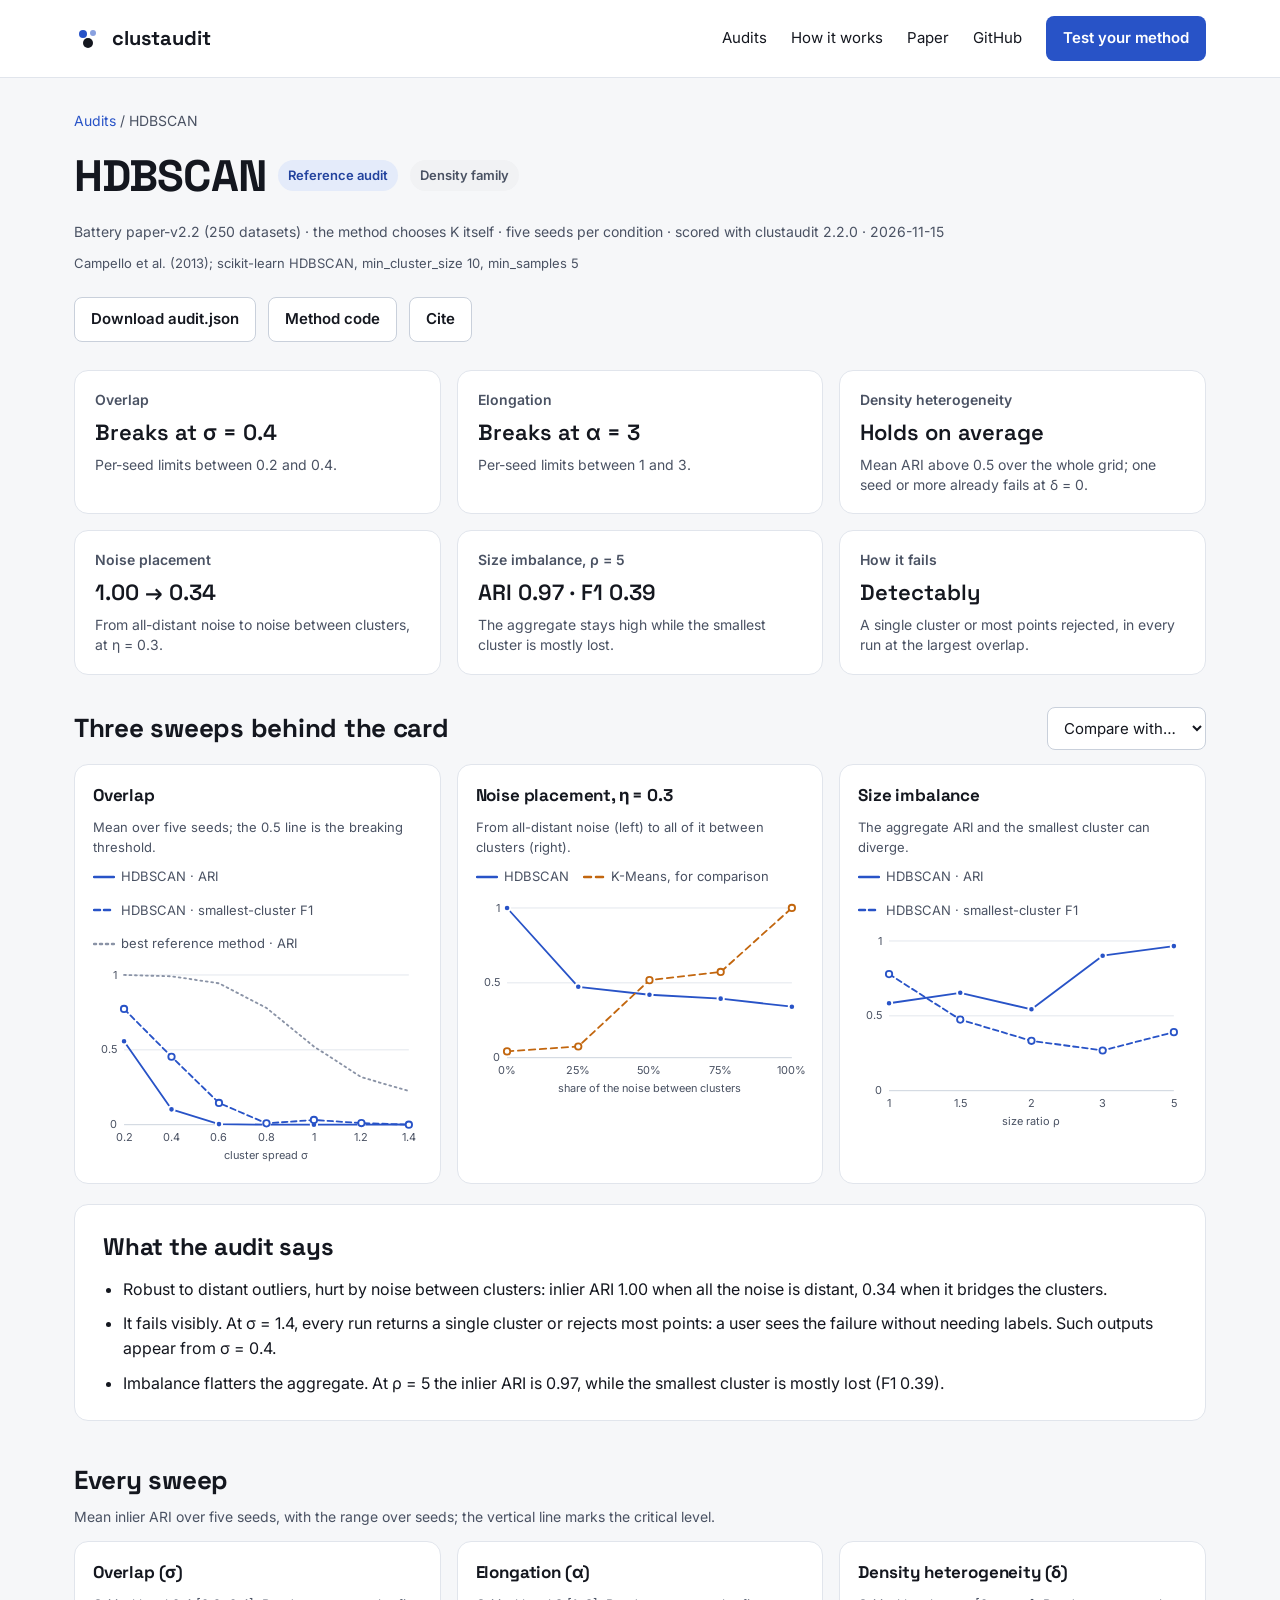
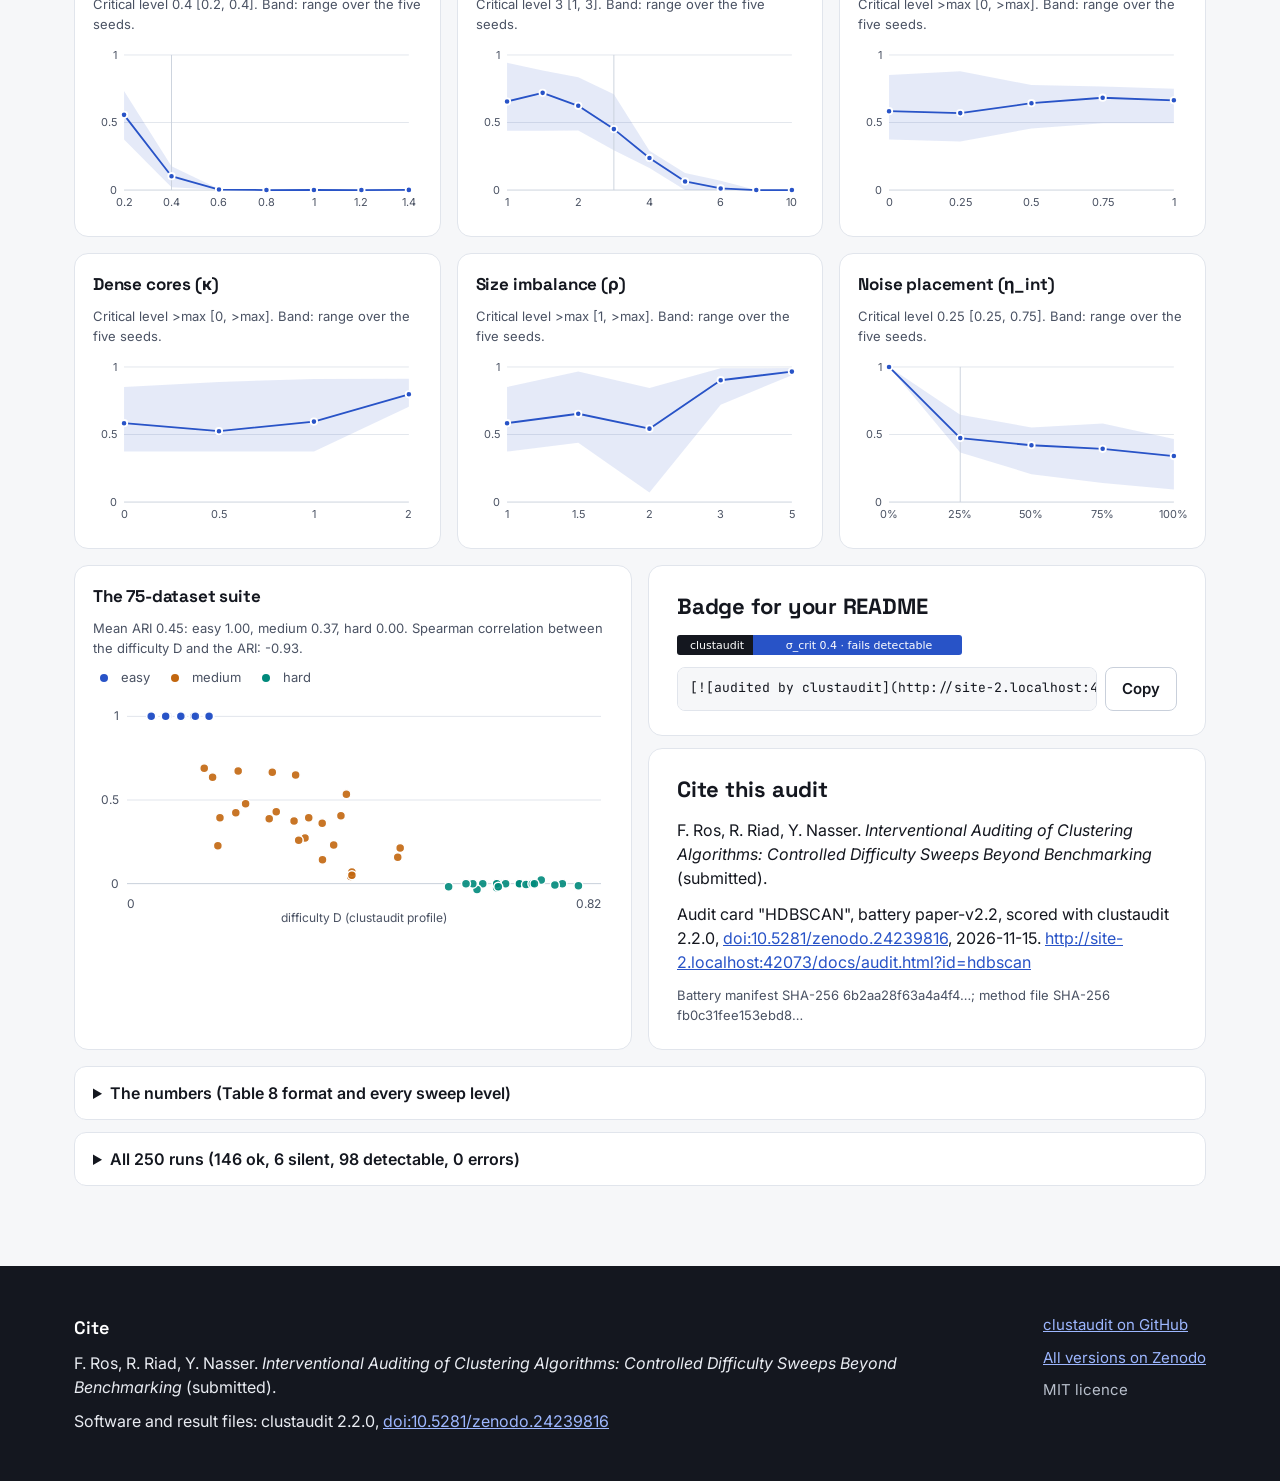
==== docs/audit.html @ 4b53be47 "clustaudit audits: engine, battery paper-v2.2, reference methods, workflows, site in docs/" ====
<!doctype html>
<html lang="en">
<head>
<title>clustaudit · audit card</title>
<meta charset="utf-8">
<meta name="viewport" content="width=device-width, initial-scale=1">
<link rel="preconnect" href="https://fonts.googleapis.com">
<link rel="stylesheet" href="https://fonts.googleapis.com/css2?family=Inter:wght@400;500;600&amp;family=Space+Grotesk:wght@500;600;700&amp;family=JetBrains+Mono:wght@400;500&amp;display=swap">
<link rel="stylesheet" href="assets/app.css">
<link rel="icon" href="data:image/svg+xml,%3Csvg xmlns='http://www.w3.org/2000/svg' viewBox='0 0 28 28'%3E%3Ccircle cx='9' cy='10' r='4' fill='%232853C7'/%3E%3Ccircle cx='19' cy='9' r='3' fill='%232853C7' opacity='.55'/%3E%3Ccircle cx='14' cy='19' r='5' fill='%2314171F'/%3E%3C/svg%3E">
<script src="assets/app.js" defer></script>
</head>
<body data-page="audit">
<header class="site-header">
  <div class="wrap">
    <a class="brand" href="index.html">
      <svg width="28" height="28" viewBox="0 0 28 28" aria-hidden="true"><circle cx="9" cy="10" r="4" fill="#2853C7"/><circle cx="19" cy="9" r="3" fill="#2853C7" opacity="0.55"/><circle cx="14" cy="19" r="5" fill="#14171F"/></svg>
      <span>clustaudit</span>
    </a>
    <nav class="site-nav" aria-label="Main">
      <a href="index.html#gallery">Audits</a>
      <a href="index.html#how">How it works</a>
      <a href="index.html#cite">Paper</a>
      <a href="https://github.com/frederic-ros/clustaudit">GitHub</a>
      <a class="btn btn-primary" href="test.html">Test your method</a>
    </nav>
  </div>
</header>

<main id="audit" class="wrap" style="padding-bottom:24px"><p class="tiny" style="padding-top:32px">Loading the audit…</p></main>
<footer class="site-footer" id="cite">
  <div class="wrap">
    <div class="stack" style="flex:1 1 520px;min-width:0;gap:10px">
      <span class="title">Cite</span>
      <p>F. Ros, R. Riad, Y. Nasser. <em>Interventional Auditing of Clustering Algorithms: Controlled Difficulty Sweeps Beyond Benchmarking</em> (submitted).</p>
      <p>Software and result files: clustaudit 2.2.0, <a href="https://doi.org/10.5281/zenodo.24239816">doi:10.5281/zenodo.24239816</a></p>
    </div>
    <div class="stack" style="gap:10px;font-size:15px">
      <a href="https://github.com/frederic-ros/clustaudit">clustaudit on GitHub</a>
      <a href="https://doi.org/10.5281/zenodo.24239815">All versions on Zenodo</a>
      <span style="color:#B9C0CC">MIT licence</span>
    </div>
  </div>
</footer>

</body>
</html>
---- docs/assets/app.css ----
:root {
  --ink: #14171F; --muted: #4A5263; --faint: #6B7385; --line: #E1E5EC; --line2: #C9D0DB;
  --bg: #F6F7F9; --surface: #FFFFFF; --accent: #2853C7; --accent-dark: #1B3C94;
  --c1: #2853C7; --c2: #C2660E; --c3: #00897B; --c4: #9B4DCA; --ref: #8A93A6;
  --silent-bg: #FDEBD9; --silent-fg: #8A3D00; --detect-bg: #E4EBFA; --detect-fg: #23439E;
  --ok-bg: #E3F1EA; --ok-fg: #1D6B4F; --err-bg: #F1F2F4; --err-fg: #4A5263;
  --display: 'Space Grotesk', Inter, system-ui, sans-serif;
  --mono: 'JetBrains Mono', ui-monospace, SFMono-Regular, Menlo, monospace;
  color-scheme: light;
}
* { box-sizing: border-box; }
[hidden] { display: none !important; }
html { scroll-behavior: smooth; }
body { margin: 0; background: var(--bg); color: var(--ink); font-family: Inter, system-ui, sans-serif; font-size: 16px; line-height: 1.5; }
a { color: var(--accent); }
a:hover { color: var(--accent-dark); }
:focus-visible { outline: 3px solid #9DB7FF; outline-offset: 2px; border-radius: 4px; }
h1, h2, h3 { font-family: var(--display); letter-spacing: -0.01em; margin: 0; }
p { margin: 0; }
code, pre, .mono { font-family: var(--mono); }
.wrap { max-width: 1180px; margin: 0 auto; padding: 0 24px; }
.muted { color: var(--muted); }
.small { font-size: 14px; }
.tiny { font-size: 13px; color: var(--muted); }
.stack { display: flex; flex-direction: column; gap: 12px; }
.row { display: flex; flex-wrap: wrap; gap: 12px; align-items: center; }
.sr-only { position: absolute; width: 1px; height: 1px; overflow: hidden; clip: rect(0 0 0 0); white-space: nowrap; }

/* header and footer */
.site-header { background: var(--surface); border-bottom: 1px solid var(--line); }
.site-header .wrap { padding-top: 16px; padding-bottom: 16px; display: flex; flex-wrap: wrap; align-items: center; justify-content: space-between; gap: 16px; }
.brand { display: flex; align-items: center; gap: 10px; text-decoration: none; color: var(--ink); }
.brand span { font-family: var(--display); font-weight: 700; font-size: 20px; }
.site-nav { display: flex; flex-wrap: wrap; align-items: center; gap: 24px; font-size: 15px; }
.site-nav a { color: var(--ink); text-decoration: none; }
.site-nav a:hover { color: var(--accent); }
.btn { display: inline-flex; align-items: center; gap: 8px; font: inherit; font-weight: 600; font-size: 15px; padding: 10px 16px; border-radius: 8px; border: 1px solid transparent; cursor: pointer; text-decoration: none; }
.btn-primary, .site-nav a.btn-primary { background: var(--accent); color: #fff; }
.btn-primary:hover, .site-nav a.btn-primary:hover { background: var(--accent-dark); color: #fff; }
.btn-dark { background: var(--ink); color: #fff; }
.btn-dark:hover { background: #2A3040; color: #fff; }
.btn-ghost { background: var(--surface); color: var(--ink); border-color: var(--line2); }
.btn-ghost:hover { border-color: var(--ink); color: var(--ink); }
.btn-lg { padding: 14px 22px; border-radius: 10px; font-size: 16px; }
.btn[disabled], .btn[aria-disabled="true"] { opacity: .5; cursor: not-allowed; }
.site-footer { background: var(--ink); color: #E9ECF2; margin-top: 56px; }
.site-footer .wrap { padding-top: 48px; padding-bottom: 48px; display: flex; flex-wrap: wrap; gap: 40px; justify-content: space-between; }
.site-footer a { color: #9DB7FF; }
.site-footer .title { font-family: var(--display); font-weight: 600; font-size: 18px; color: #fff; }

/* home */
.hero { display: flex; flex-wrap: wrap; gap: 48px; align-items: center; padding-top: 72px; padding-bottom: 56px; }
.hero-text { flex: 1 1 440px; min-width: 0; display: flex; flex-direction: column; gap: 20px; }
.eyebrow { font-size: 14px; font-weight: 600; letter-spacing: .06em; text-transform: uppercase; color: var(--accent); }
.hero h1 { font-size: 56px; line-height: 1.05; letter-spacing: -0.02em; }
.lead { font-size: 19px; line-height: 1.55; color: var(--muted); max-width: 540px; }
.card { background: var(--surface); border: 1px solid var(--line); border-radius: 14px; }
.hero-fig { flex: 1 1 520px; min-width: 0; margin: 0; padding: 24px; display: flex; flex-direction: column; gap: 12px; border-radius: 16px; }
.fig-title { font-family: var(--display); font-weight: 600; font-size: 18px; }
.band { background: var(--surface); border-top: 1px solid var(--line); border-bottom: 1px solid var(--line); }
.section { padding-top: 56px; padding-bottom: 56px; display: flex; flex-direction: column; gap: 24px; }
.section h2 { font-size: 32px; }
.steps { display: grid; grid-template-columns: repeat(3, minmax(0, 1fr)); gap: 20px; }
.step { border: 1px solid var(--line); border-radius: 14px; padding: 24px; display: flex; flex-direction: column; gap: 10px; }
.step .k { font-family: var(--display); font-weight: 700; font-size: 15px; color: var(--accent); }
.step code { font-size: 14px; background: var(--bg); border-radius: 8px; padding: 10px 12px; }
.step p { font-size: 15px; color: var(--muted); }
.filters { display: flex; flex-wrap: wrap; gap: 8px; }
.filters button { font: inherit; font-size: 14px; padding: 9px 14px; border-radius: 999px; border: 1px solid var(--line2); background: var(--surface); color: var(--ink); cursor: pointer; }
.filters button[aria-pressed="true"] { border-color: var(--ink); background: var(--ink); color: #fff; font-weight: 600; }
.grid3 { display: grid; grid-template-columns: repeat(3, minmax(0, 1fr)); gap: 20px; }
.mcard { padding: 20px; display: flex; flex-direction: column; gap: 14px; }
.mcard h3 { font-size: 22px; }
.mcard .top { display: flex; align-items: baseline; justify-content: space-between; gap: 8px; }
.spark { width: 100%; height: 64px; background: var(--bg); border-radius: 8px; display: block; }
.kv { margin: 0; display: grid; grid-template-columns: 1fr auto; row-gap: 8px; column-gap: 12px; font-size: 14px; }
.kv dt { color: var(--muted); }
.kv dd { margin: 0; font-weight: 600; text-align: right; }
.chip { display: inline-flex; align-items: center; gap: 6px; font-size: 13px; font-weight: 600; padding: 6px 10px; border-radius: 999px; }
.chip.silent { background: var(--silent-bg); color: var(--silent-fg); }
.chip.detectable { background: var(--detect-bg); color: var(--detect-fg); }
.chip.ok { background: var(--ok-bg); color: var(--ok-fg); }
.chip.error, .chip.neutral { background: var(--err-bg); color: var(--err-fg); }
.mcard .bottom { display: flex; align-items: center; justify-content: space-between; gap: 8px; margin-top: auto; }
.mcard .bottom a { font-size: 14px; font-weight: 600; text-decoration: none; }
.empty { padding: 20px; border: 1px dashed var(--line2); border-radius: 14px; color: var(--muted); font-size: 15px; }

/* charts */
.chart { position: relative; }
.chart svg { display: block; width: 100%; height: auto; overflow: visible; }
.chart .axis text, .chart text.lbl { font-size: 12px; fill: var(--muted); font-family: Inter, system-ui, sans-serif; }
.legend { display: flex; flex-wrap: wrap; gap: 14px; font-size: 13px; color: var(--muted); }
.legend span { display: inline-flex; align-items: center; gap: 6px; }
.legend svg { width: 22px; height: 10px; }
.tip { position: absolute; pointer-events: none; background: var(--surface); border: 1px solid var(--line2); border-radius: 8px; padding: 8px 10px; font-size: 13px; box-shadow: 0 4px 16px rgba(20, 23, 31, .12); min-width: 140px; z-index: 5; display: none; }
.tip .h { color: var(--muted); margin-bottom: 4px; }
.tip { max-width: min(300px, 100%); }
.tip .r { display: flex; align-items: center; gap: 8px; line-height: 1.35; padding: 1px 0; }
.tip .r b { font-weight: 600; min-width: 34px; }
.tip .r .n { color: var(--muted); }
.tip svg { width: 18px; height: 8px; flex: none; }

/* audit page */
.crumbs { font-size: 14px; color: var(--muted); }
.crumbs a { text-decoration: none; }
.audit-head { display: flex; flex-wrap: wrap; gap: 24px; align-items: flex-end; justify-content: space-between; padding-top: 32px; }
.audit-head h1 { font-size: 44px; letter-spacing: -0.02em; }
.tiles { display: grid; grid-template-columns: repeat(3, minmax(0, 1fr)); gap: 16px; }
.tile { padding: 18px 20px; display: flex; flex-direction: column; gap: 6px; }
.tile .k { font-size: 14px; color: var(--muted); font-weight: 600; }
.tile .v { font-family: var(--display); font-weight: 600; font-size: 22px; }
.tile .d { font-size: 14px; color: var(--muted); line-height: 1.45; }
.charts3 { display: grid; grid-template-columns: repeat(3, minmax(0, 1fr)); gap: 16px; }
.chart-card { padding: 18px; display: flex; flex-direction: column; gap: 10px; }
.chart-card h3 { font-size: 17px; }
.reading { padding: 24px 28px; display: flex; flex-direction: column; gap: 12px; }
.reading ul { margin: 0; padding-left: 20px; display: flex; flex-direction: column; gap: 10px; font-size: 16px; line-height: 1.55; }
.grid2 { display: grid; grid-template-columns: repeat(2, minmax(0, 1fr)); gap: 16px; }
table.data { border-collapse: collapse; width: 100%; font-size: 14px; }
table.data th, table.data td { text-align: left; padding: 7px 10px; border-bottom: 1px solid var(--line); vertical-align: top; }
table.data th { font-weight: 600; color: var(--muted); font-size: 13px; }
table.data td.num { font-variant-numeric: tabular-nums; text-align: right; }
details { border: 1px solid var(--line); border-radius: 12px; background: var(--surface); }
details > summary { cursor: pointer; padding: 14px 18px; font-weight: 600; }
details > div { padding: 0 18px 18px; overflow-x: auto; }
.snippet { display: flex; gap: 8px; align-items: stretch; }
.snippet code { flex: 1; min-width: 0; overflow-x: auto; white-space: nowrap; background: var(--bg); border: 1px solid var(--line); border-radius: 8px; padding: 10px 12px; font-size: 13px; }
select.ctl, input.ctl { font: inherit; font-size: 15px; padding: 10px 12px; border: 1px solid var(--line2); border-radius: 8px; background: var(--surface); color: var(--ink); }
.notice { padding: 14px 16px; border-radius: 10px; background: var(--detect-bg); color: var(--detect-fg); font-size: 14px; }
.notice.warn { background: var(--silent-bg); color: var(--silent-fg); }

/* test page */
.editor { flex: 999 1 600px; min-width: 0; background: #0F1320; border-radius: 14px; overflow: hidden; display: flex; flex-direction: column; }
.editor .bar { display: flex; align-items: center; justify-content: space-between; padding: 12px 16px; background: #171C2C; border-bottom: 1px solid #262D42; font-size: 13px; color: #C9D2E6; gap: 12px; }
.editor .bar select { font: inherit; font-size: 13px; background: #0F1320; color: #E6EAF4; border: 1px solid #262D42; border-radius: 6px; padding: 4px 8px; }
.editor textarea { flex: 1; min-height: 360px; width: 100%; resize: vertical; border: 0; outline: none; padding: 20px; background: transparent; color: #E6EAF4; font-family: var(--mono); font-size: 14px; line-height: 1.7; tab-size: 4; white-space: pre; }
.form { flex: 1 1 320px; min-width: 0; padding: 24px; display: flex; flex-direction: column; gap: 18px; }
.field { display: flex; flex-direction: column; gap: 6px; }
.field label, .field legend { font-size: 14px; font-weight: 600; }
fieldset.field { margin: 0; padding: 0; border: 0; gap: 8px; }
fieldset.field label { font-weight: 400; display: flex; align-items: center; gap: 10px; font-size: 15px; }
.panels { display: grid; grid-template-columns: repeat(3, minmax(0, 1fr)); gap: 20px; }
.panel { margin: 0; border: 1px solid var(--line); border-radius: 12px; padding: 14px; display: flex; flex-direction: column; gap: 10px; }
.panel svg { width: 100%; height: auto; background: var(--bg); border-radius: 8px; }
.checks { margin: 0; padding: 0; list-style: none; display: grid; grid-template-columns: repeat(2, minmax(0, 1fr)); gap: 10px; }
.checks li { display: flex; align-items: flex-start; gap: 10px; padding: 12px 14px; border-radius: 10px; background: var(--ok-bg); font-size: 14px; }
.checks li.fail { background: var(--silent-bg); }
.checks li.warn { background: #FFF6DB; }
.checks li svg { flex: none; margin-top: 1px; }
.checks li small { display: block; color: var(--muted); }
.progress { font-size: 14px; color: var(--muted); }
.ol-steps { margin: 0; padding: 0; list-style: none; display: flex; flex-direction: column; gap: 14px; }
.ol-steps li { display: flex; gap: 12px; align-items: flex-start; }
.ol-steps .n { flex: none; width: 28px; height: 28px; border-radius: 999px; background: var(--detect-bg); color: var(--detect-fg); font-weight: 700; font-size: 14px; display: flex; align-items: center; justify-content: center; }
.ol-steps .t { font-weight: 600; font-size: 15px; }
.stats { margin: 0; display: grid; grid-template-columns: repeat(3, minmax(0, 1fr)); gap: 12px; }
.stats div { background: var(--bg); border-radius: 10px; padding: 14px; }
.stats dt { font-size: 13px; color: var(--muted); }
.stats dd { margin: 4px 0 0; font-weight: 600; }
pre.out { margin: 0; background: #0F1320; color: #E6EAF4; border-radius: 10px; padding: 14px 16px; font-size: 13px; overflow-x: auto; white-space: pre-wrap; }

@media (max-width: 900px) {
  .steps, .grid3, .tiles, .charts3, .panels, .grid2 { grid-template-columns: 1fr; }
  .hero h1 { font-size: 42px; }
  .checks, .stats { grid-template-columns: 1fr; }
}
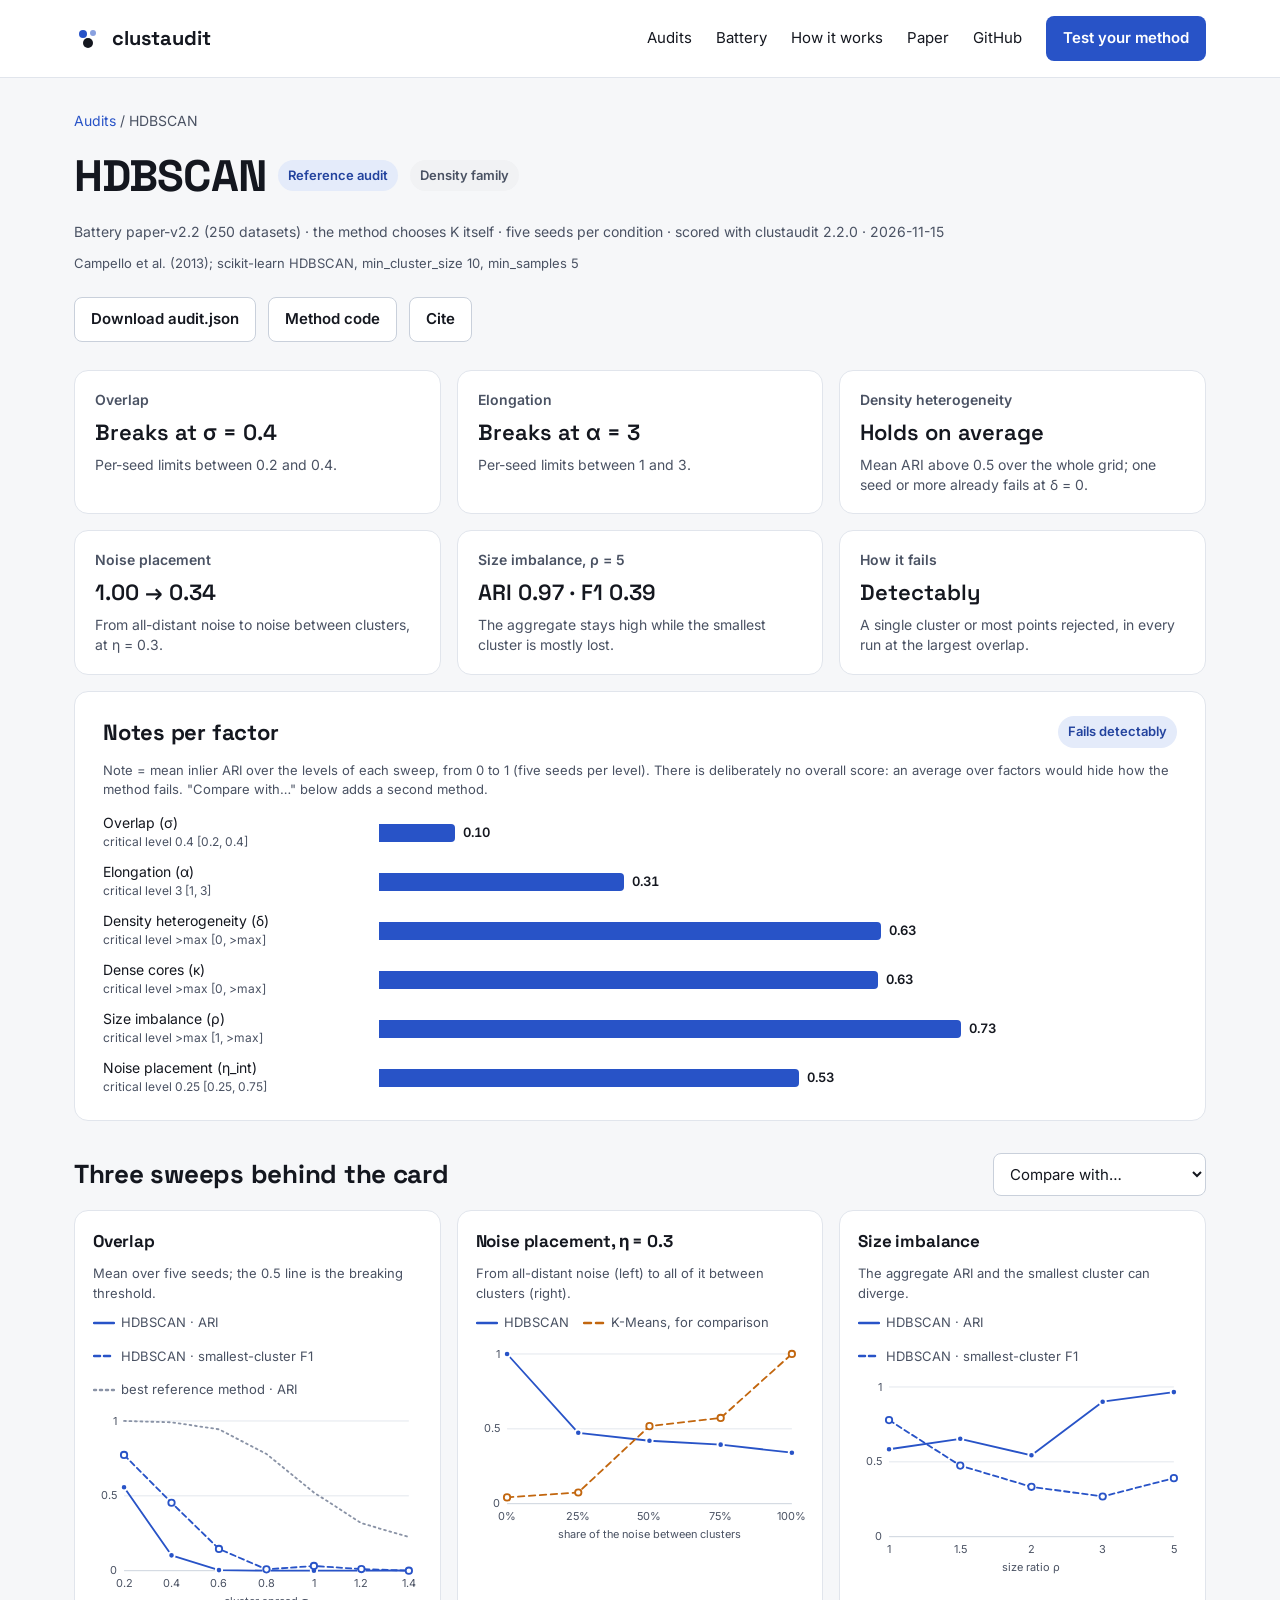
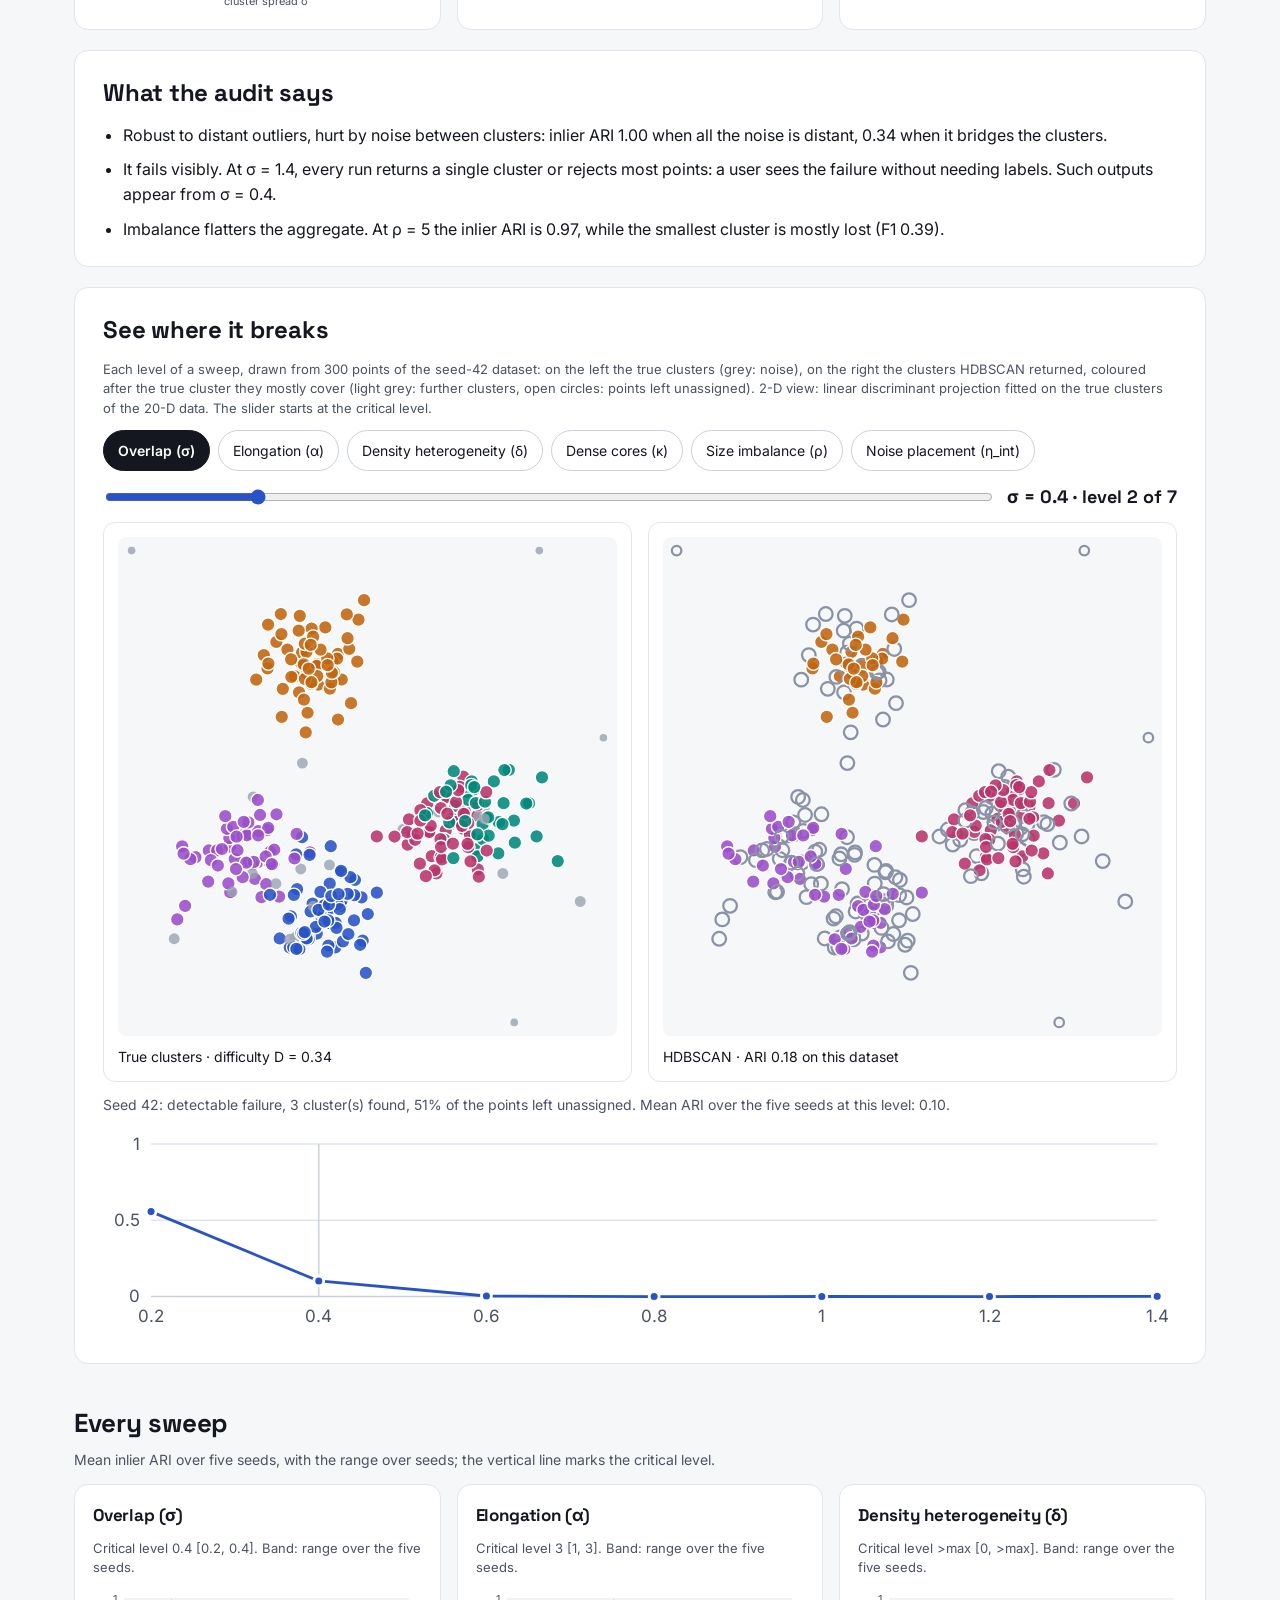
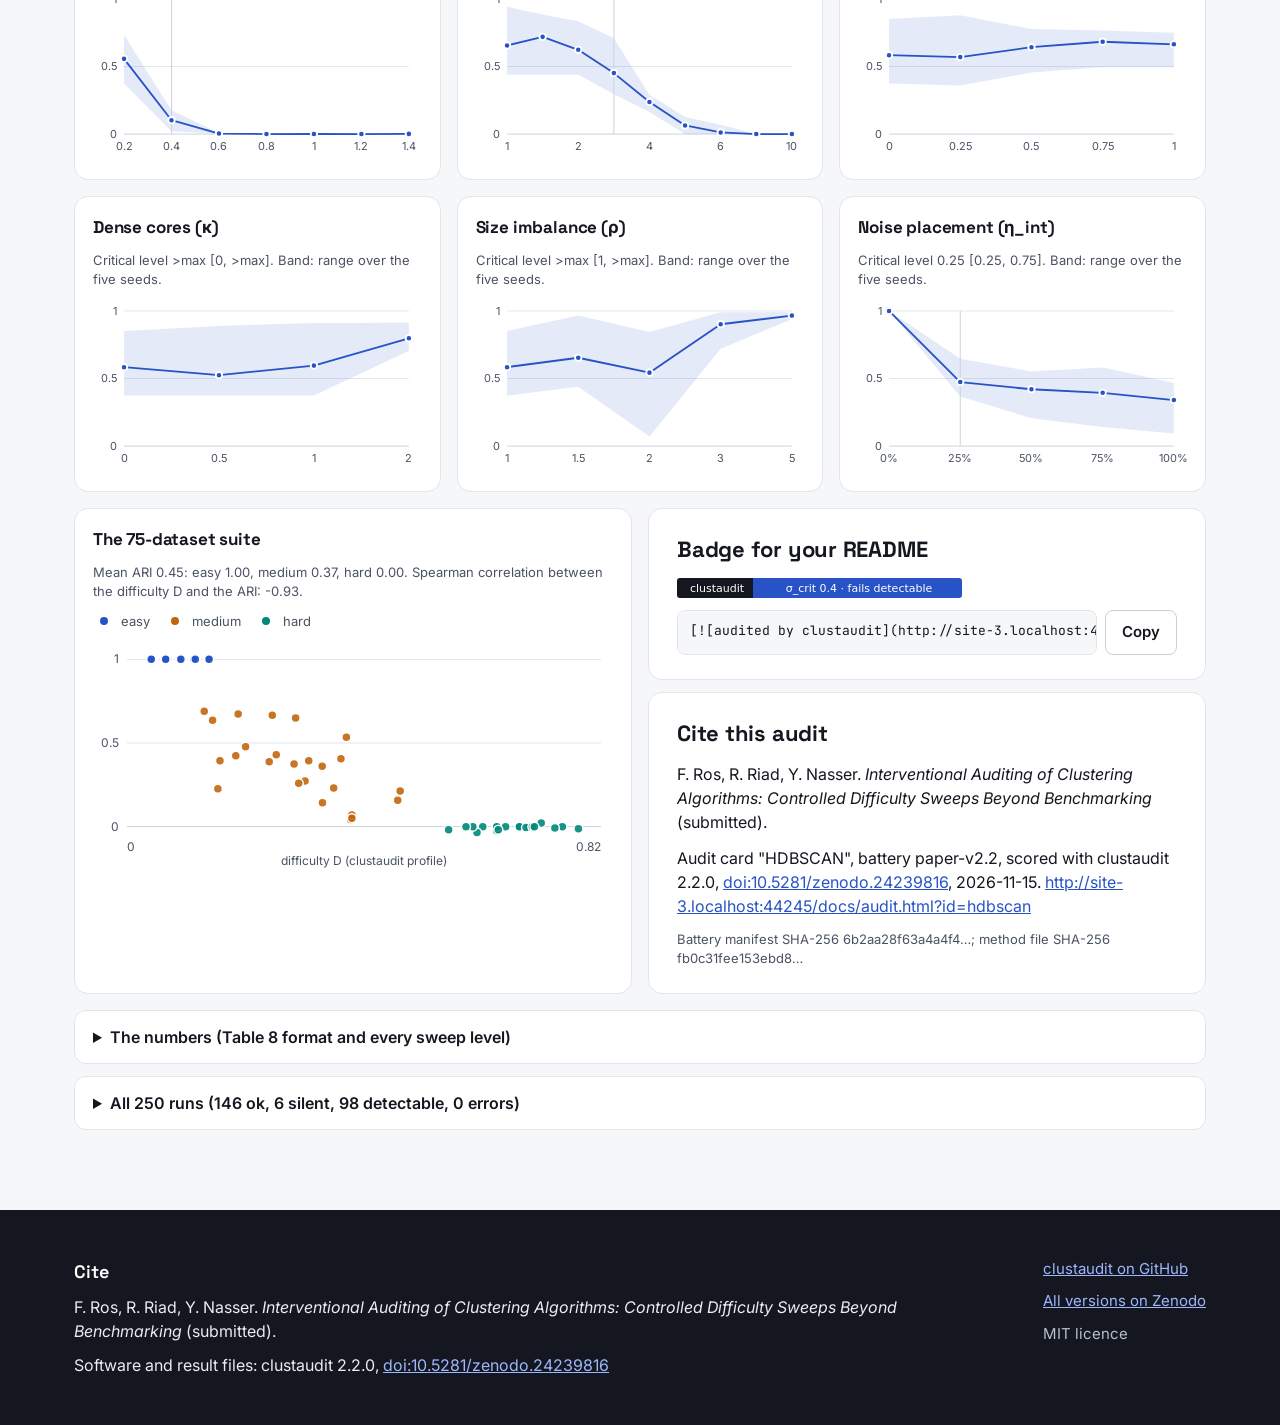
==== commit 58fc736a: "Notes per factor, battery page, see where it breaks" ====
--- a/docs/audit.html
+++ b/docs/audit.html
@@ -19,6 +19,7 @@
     </a>
     <nav class="site-nav" aria-label="Main">
       <a href="index.html#gallery">Audits</a>
+      <a href="battery.html">Battery</a>
       <a href="index.html#how">How it works</a>
       <a href="index.html#cite">Paper</a>
       <a href="https://github.com/frederic-ros/clustaudit">GitHub</a>
--- a/docs/assets/app.css
+++ b/docs/assets/app.css
@@ -164,3 +164,26 @@
   .hero h1 { font-size: 42px; }
   .checks, .stats { grid-template-columns: 1fr; }
 }
+
+/* notes per factor */
+.profile { display: flex; flex-direction: column; gap: 10px; }
+.prow { display: grid; grid-template-columns: minmax(180px, 260px) 1fr; gap: 16px; align-items: center; }
+.plabel { display: flex; flex-direction: column; font-size: 14px; }
+.plabel small { color: var(--muted); font-size: 12px; }
+.pbars { display: flex; flex-direction: column; gap: 4px; }
+.pbar { position: relative; display: flex; align-items: center; gap: 8px; height: 18px; }
+.pbar span { display: block; height: 18px; border-radius: 0 4px 4px 0; min-width: 2px; }
+.pbar.thin, .pbar.thin span { height: 10px; }
+.pbar b { font-size: 13px; font-weight: 600; font-variant-numeric: tabular-nums; }
+.pbars::before { content: ""; }
+/* cluster views */
+svg.view { width: 100%; height: auto; background: var(--bg); border-radius: 8px; display: block; }
+.range { flex: 1 1 280px; accent-color: var(--accent); }
+.lvl { font-family: var(--display); font-size: 18px; }
+.thumbs { display: grid; grid-template-columns: repeat(auto-fill, minmax(150px, 1fr)); gap: 12px; }
+.thumb { margin: 0; display: flex; flex-direction: column; gap: 6px; }
+.thumb figcaption { display: flex; justify-content: space-between; font-size: 13px; color: var(--muted); }
+.thumb figcaption strong { color: var(--ink); font-weight: 600; }
+.sortbar { display: flex; flex-wrap: wrap; gap: 12px; align-items: center; justify-content: flex-end; }
+@media (max-width: 900px) { .prow { grid-template-columns: 1fr; gap: 4px; } }
+.viewer-panels { max-width: 900px; }
